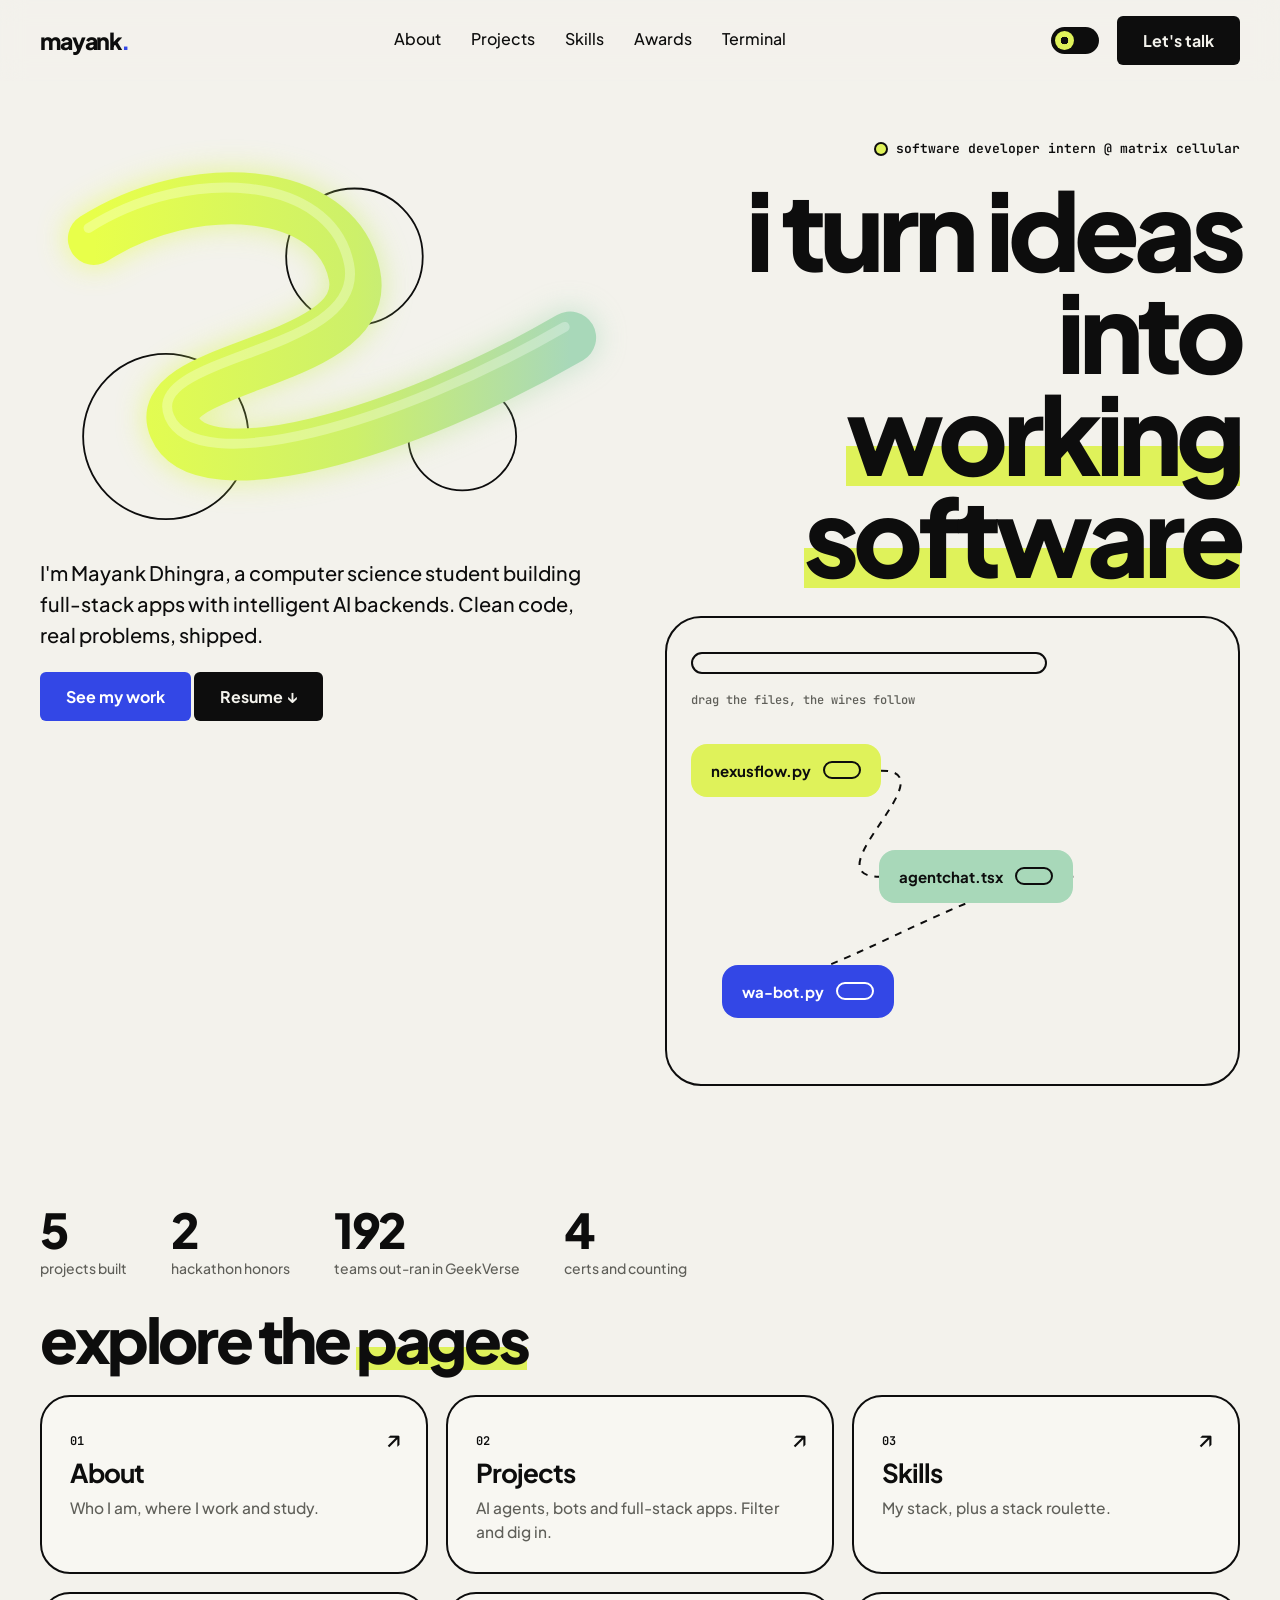
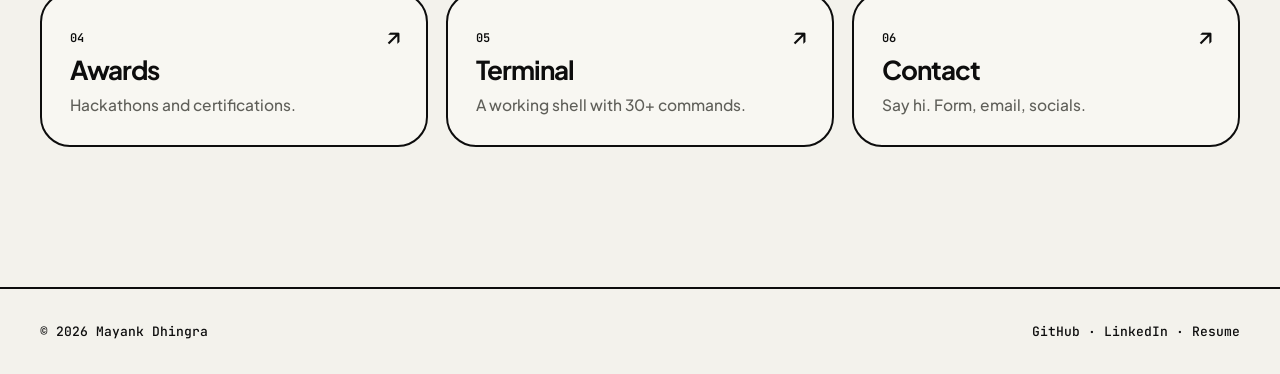
==== index.html @ 7fc79d87 "inistliazing portfolio" ====
<!DOCTYPE html><html lang="en"><head><meta charset="utf-8"><meta name="viewport" content="width=device-width,initial-scale=1">
<title>Full-Stack & AI Apps — Mayank Dhingra</title><meta name="description" content="Mayank Dhingra builds full-stack and LLM-powered applications."><meta property="og:title" content="Full-Stack & AI Apps — Mayank Dhingra"><meta property="og:description" content="Mayank Dhingra builds full-stack and LLM-powered applications.">
<link rel="icon" href="data:image/svg+xml,<svg xmlns='http://www.w3.org/2000/svg' viewBox='0 0 100 100'><circle cx='50' cy='50' r='46' fill='%230d0d0d'/><circle cx='50' cy='50' r='24' fill='%23dff25a'/></svg>">
<link href="https://fonts.googleapis.com/css2?family=JetBrains+Mono:wght@500;700&family=Plus+Jakarta+Sans:wght@500;700;800&display=swap" rel="stylesheet">
<script>try{document.documentElement.dataset.theme=localStorage.t||'light'}catch(e){document.documentElement.dataset.theme='light'}</script>
<link rel="stylesheet" href="style.css"><noscript><style>.b{opacity:1!important;transform:none!important;filter:none!important}</style></noscript></head><body>
<header><a class="logo" href="index.html">mayank<i>.</i></a><nav class="nv"><a href="about.html">About</a><a href="projects.html">Projects</a><a href="skills.html">Skills</a><a href="awards.html">Awards</a><a href="terminal.html">Terminal</a></nav><div class="r"><button class="sw" id="th" aria-label="Toggle light and dark theme"><u></u></button><a class="btn k" href="contact.html">Let's talk</a></div></header>
<main class="pg">
<section class="hero"><div><div class="b"><svg class="art" viewBox="0 0 640 440" aria-hidden="true"><defs><linearGradient id="g" x1="0" x2="1"><stop offset="0" stop-color="#e8ff4a"/><stop offset=".55" stop-color="#cdf06a"/><stop offset="1" stop-color="#a8d8b9"/></linearGradient><filter id="bl" x="-30%" y="-30%" width="160%" height="160%"><feGaussianBlur stdDeviation="16"/></filter></defs>
<circle cx="140" cy="330" r="92" fill="none" stroke="currentColor" stroke-width="2"/><circle cx="350" cy="130" r="76" fill="none" stroke="currentColor" stroke-width="2"/><circle cx="470" cy="330" r="60" fill="none" stroke="currentColor" stroke-width="2"/>
<g class="tube" fill="none" stroke-linecap="round" stroke-linejoin="round"><path pathLength="1" d="M60 110C170 40 330 50 350 150C370 250 120 250 150 320C180 390 400 330 590 220" stroke="url(#g)" stroke-width="62" filter="url(#bl)" opacity=".55"/><path pathLength="1" d="M60 110C170 40 330 50 350 150C370 250 120 250 150 320C180 390 400 330 590 220" stroke="url(#g)" stroke-width="58"/><path pathLength="1" d="M60 110C170 40 330 50 350 150C370 250 120 250 150 320C180 390 400 330 590 220" stroke="#fff" stroke-opacity=".3" stroke-width="11" transform="translate(-6,-12)"/></g></svg></div>
<p class="lead b">I'm Mayank Dhingra, a computer science student building full-stack apps with intelligent AI backends. Clean code, real problems, shipped.</p>
<div class="b"><a class="btn bl" href="projects.html">See my work</a> <a class="btn k" href="files/resume.pdf" target="_blank">Resume ↓</a></div></div>
<div class="rt"><p class="eb b" style="justify-content:flex-end">software developer intern @ matrix cellular</p><h1 class="b">i turn ideas into <span class="hl">working software</span></h1>
<div class="lc b" style="text-align:left;margin-top:30px"><span class="bar" style="width:68%"></span><span class="mono mut" style="font-size:12px">drag the files, the wires follow</span><div class="dz" id="dz"><svg></svg><span class="fc L" style="left:0;top:14px">nexusflow.py</span><span class="fc M" style="left:36%;top:120px">agentchat.tsx</span><span class="fc U" style="left:6%;top:235px">wa-bot.py</span></div></div></div></section>
<section><div class="stats b"><div><b data-n="5">0</b><span>projects built</span></div><div><b data-n="2">0</b><span>hackathon honors</span></div><div><b data-n="200">0</b><span>teams out-ran in GeekVerse</span></div><div><b data-n="4">0</b><span>certs and counting</span></div></div>
<h2 class="b">explore the <span class="hl">pages</span></h2><div class="gr"><a class="card b" href="about.html"><span class="n">01</span><span class="ar">↗</span><h3>About</h3><p>Who I am, where I work and study.</p></a><a class="card b" href="projects.html"><span class="n">02</span><span class="ar">↗</span><h3>Projects</h3><p>AI agents, bots and full-stack apps. Filter and dig in.</p></a><a class="card b" href="skills.html"><span class="n">03</span><span class="ar">↗</span><h3>Skills</h3><p>My stack, plus a stack roulette.</p></a><a class="card b" href="awards.html"><span class="n">04</span><span class="ar">↗</span><h3>Awards</h3><p>Hackathons and certifications.</p></a><a class="card b" href="terminal.html"><span class="n">05</span><span class="ar">↗</span><h3>Terminal</h3><p>A working shell with 30+ commands.</p></a><a class="card b" href="contact.html"><span class="n">06</span><span class="ar">↗</span><h3>Contact</h3><p>Say hi. Form, email, socials.</p></a></div></section></main>
<footer class="ft"><span>© 2026 Mayank Dhingra</span><span><a href="https://github.com/mayank1312">GitHub</a> · <a href="https://www.linkedin.com/in/mayank-dhingra08/">LinkedIn</a> · <a href="files/resume.pdf">Resume</a></span></footer>
<script src="data.js"></script><script src="main.js"></script></body></html>
---- style.css ----
:root{--bg:#f3f2ec;--ink:#0d0d0d;--mut:#5f5f59;--lime:#dff25a;--mint:#a8d8b9;--blue:#3347e6;--card:#f8f7f2}
[data-theme=dark]{--bg:#0e0e0d;--ink:#f3f2ec;--mut:#a0a09a;--blue:#5a6bff;--card:#171716}
*{box-sizing:border-box;margin:0}
html{scroll-behavior:smooth}
body{background:var(--bg);color:var(--ink);font:500 17px/1.55 'Plus Jakarta Sans',system-ui,sans-serif;transition:background .4s,color .4s;animation:in .5s;overflow-x:hidden}
body.out{opacity:0;transition:opacity .25s}
@keyframes in{from{opacity:0}}
::selection{background:var(--lime);color:#0d0d0d}
a{color:inherit;text-decoration:none}
.mono{font-family:'JetBrains Mono',monospace}
header{position:fixed;inset:0 0 auto;z-index:60;display:flex;align-items:center;justify-content:space-between;padding:16px 40px;background:color-mix(in srgb,var(--bg) 86%,transparent);backdrop-filter:blur(12px)}
.logo{font-weight:800;font-size:23px;letter-spacing:-.05em}.logo i{color:var(--blue);font-style:normal}
.nv{display:flex;gap:30px;font-size:16px}.nv a{padding:4px 0;border-bottom:3px solid transparent;transition:.2s}.nv a:hover,.nv a.on{border-color:var(--lime)}
.r{display:flex;align-items:center;gap:18px}
.sw{width:48px;height:27px;border-radius:20px;background:#0d0d0d;border:0;padding:4px;cursor:pointer;display:flex;align-items:center}
.sw u{width:19px;height:19px;border-radius:50%;background:radial-gradient(#0d0d0d 27%,var(--lime) 30%);transition:transform .35s cubic-bezier(.6,-.4,.3,1.4)}
[data-theme=dark] .sw{background:var(--lime)}[data-theme=dark] .sw u{transform:translateX(21px);background:radial-gradient(var(--lime) 27%,#0d0d0d 30%)}
.btn{display:inline-block;padding:14px 26px;border-radius:6px;font:700 16px 'Plus Jakarta Sans',sans-serif;border:0;cursor:pointer;transition:.2s}
.btn:hover{transform:translate(-3px,-3px);box-shadow:5px 5px 0 var(--lime)}
.k{background:#0d0d0d;color:#f3f2ec}[data-theme=dark] .k{background:var(--ink);color:#0d0d0d}
.bl{background:var(--blue);color:#fff}.bl:hover{box-shadow:5px 5px 0 var(--ink)}
.pg{max-width:1280px;margin:auto;padding:0 40px}
section{padding:140px 0 20px}section+section{padding-top:70px}
.eb{font:600 13px 'JetBrains Mono';display:flex;gap:10px;align-items:center;margin-bottom:18px}.eb:before{content:'';width:10px;height:10px;border-radius:50%;background:var(--lime);box-shadow:0 0 0 2px var(--ink)}
h1,h2{font-weight:800;letter-spacing:-.055em;line-height:.95}
h1{font-size:clamp(44px,8.4vw,118px)}h2{font-size:clamp(32px,5vw,62px);margin-bottom:26px}
.hl{color:#0d0d0d;background:linear-gradient(transparent 60%,var(--lime) 60% 90%,transparent 0)}
.lead{font-size:20px;max-width:560px;margin:22px 0}.mut{color:var(--mut)}
.hero{display:grid;grid-template-columns:1fr 1fr;gap:10px 50px;min-height:100vh;align-items:start}
.hero .rt{text-align:right}.hero .rt h1{margin-top:20px}
.art{overflow:visible;width:100%;max-width:640px;display:block}
.tube path{stroke-dasharray:1;stroke-dashoffset:1;transition:stroke-dashoffset 1.8s cubic-bezier(.6,0,.3,1)}
.on .tube path{stroke-dashoffset:0}.tube{transform:translate(calc(var(--px,0)*14px),calc(var(--py,0)*14px));transition:transform .4s}
.lc{border:2px solid var(--ink);border-radius:36px;padding:24px;background:var(--bg)}
.bar{display:block;height:22px;border:2px solid var(--ink);border-radius:22px;margin:10px 0}
.dz{position:relative;height:330px;margin-top:20px}.dz svg{position:absolute;inset:0;width:100%;height:100%;pointer-events:none;overflow:visible}
.fc{position:absolute;display:flex;align-items:center;gap:12px;padding:15px 20px;border-radius:16px;font-weight:700;font-size:15px;color:#0d0d0d;cursor:grab;user-select:none;touch-action:none}
.fc:after{content:'';width:34px;height:14px;border:2px solid currentColor;border-radius:14px}
.L{background:var(--lime)}.M{background:var(--mint)}.U{background:var(--blue);color:#fff}
.stats{display:flex;gap:44px;flex-wrap:wrap;margin:30px 0}.stats b{display:block;font-size:48px;font-weight:800;letter-spacing:-.05em;line-height:1}.stats span{font-size:14px;color:var(--mut)}
.gr{display:grid;grid-template-columns:repeat(auto-fill,minmax(300px,1fr));gap:18px}
.card{border:2px solid var(--ink);border-radius:30px;padding:28px;background:var(--card);transition:background .25s,color .25s,transform .15s;display:block;position:relative}
a.card:hover,.card.h:hover{background:var(--lime);color:#0d0d0d}
.card h3{font-size:26px;letter-spacing:-.04em;line-height:1.1;margin:8px 0}.card p{font-size:15.5px;color:var(--mut)}a.card:hover p,.card.h:hover p{color:#333}
.card .n{font:600 12px 'JetBrains Mono'}.card .ar{position:absolute;right:24px;top:22px;font-size:24px;transition:.2s}a.card:hover .ar{transform:translate(4px,-4px)}
.ch{display:inline-block;padding:6px 15px;border:2px solid var(--ink);border-radius:30px;font:600 13px 'JetBrains Mono';margin:4px 6px 4px 0;background:none;color:inherit;cursor:pointer;transition:.2s}
.ch:hover,.ch.on{background:var(--lime);color:#0d0d0d}.ch.s{padding:3px 11px;font-size:12px;cursor:default}
.lk a{font:700 14px 'JetBrains Mono';margin-right:18px;border-bottom:2px solid var(--blue)}.lk a:hover{background:var(--lime);color:#0d0d0d}
details{margin:12px 0}summary{cursor:pointer;font:600 13px 'JetBrains Mono'}details ul{margin:10px 0 0 18px;font-size:15px;color:var(--mut)}
.tl{border-left:2px solid var(--ink);padding-left:28px;margin-left:8px}.tl div{position:relative;margin-bottom:34px}.tl div:before{content:'';position:absolute;left:-39px;top:6px;width:18px;height:18px;border-radius:50%;border:2px solid var(--ink);background:var(--lime)}
.tl small{font:600 12px 'JetBrains Mono'}.tl h3{font-size:24px;letter-spacing:-.04em}.tl p,.tl li{color:var(--mut);font-size:15px}.tl ul{margin-left:18px}
.fl{perspective:900px;height:190px;cursor:pointer}.fl>div{position:relative;height:100%;transition:transform .6s;transform-style:preserve-3d}.fl.f>div{transform:rotateY(180deg)}
.fl p{position:absolute;inset:0;backface-visibility:hidden;border:2px solid var(--ink);border-radius:30px;display:grid;place-items:center;text-align:center;padding:20px;font-size:28px;font-weight:800;letter-spacing:-.04em;color:var(--ink)}.fl p+p{transform:rotateY(180deg);background:var(--lime);color:#0d0d0d;font-size:19px}
.big{font:800 clamp(56px,9vw,120px)/1 'Plus Jakarta Sans';letter-spacing:-.06em}
.roll{min-height:150px;display:flex;flex-wrap:wrap;gap:12px;align-items:center;padding:6px}.roll .fc{position:static;cursor:default;animation:pop .45s backwards}
@keyframes pop{from{transform:scale(.4) rotate(-8deg);opacity:0}}
.term{background:#0d0d0d;color:#e9e9e2;border:2px solid var(--ink);border-radius:28px;font:14px/1.55 'JetBrains Mono',monospace;overflow:hidden}
.th{display:flex;gap:7px;align-items:center;padding:12px 18px;border-bottom:1px solid #2a2a28;color:#8d8d86;font-size:12px}.th i{width:11px;height:11px;border-radius:50%;background:#ff5f57}.th i+i{background:#febc2e}.th i+i+i{background:#28c840}.th span{margin-left:10px}
#out{height:470px;overflow:auto;padding:16px 20px}#out .l{white-space:pre-wrap;word-break:break-word;min-height:1.5em}
.p{color:var(--lime)}.e{color:#ff7b7b}.ok{color:#7ee8a2}.d{color:#8d8d86}#out b{color:#fff}#out a{color:var(--lime);text-decoration:underline}
.inp{display:flex;gap:8px;padding:12px 20px;border-top:1px solid #2a2a28}.inp input{flex:1;background:none;border:0;outline:0;color:#fff;font:inherit;caret-color:var(--lime)}
input,textarea{width:100%;background:none;border:2px solid var(--ink);border-radius:18px;padding:14px 18px;color:var(--ink);font:500 16px 'Plus Jakarta Sans';margin-bottom:14px;outline:0}input:focus,textarea:focus{background:var(--card);box-shadow:5px 5px 0 var(--lime)}
.two{display:grid;grid-template-columns:1.1fr .9fr;gap:50px}
.ft{display:flex;justify-content:space-between;flex-wrap:wrap;gap:12px;padding:34px 40px;border-top:2px solid var(--ink);margin-top:120px;font:500 13px 'JetBrains Mono'}
.b{opacity:0;transform:translateY(18px) scale(.98);filter:blur(6px);transition:opacity .6s,transform .6s,filter .6s,background .25s,color .25s}.b.on{opacity:1;transform:none;filter:none}
@media(max-width:820px){.hero,.two{grid-template-columns:1fr}.hero .rt{text-align:left}.nv{display:none}.pg{padding:0 22px}header{padding:14px 22px}.ft{padding:26px 22px}}

/* ---- signature cursor ---- */
.mc,.mr{position:fixed;left:0;top:0;z-index:200;pointer-events:none;translate:-50% -50%;opacity:0;transition:opacity .25s}
.mc{width:12px;height:12px;border-radius:50%;background:var(--lime);border:2px solid #0d0d0d;box-shadow:0 0 0 1px #f3f2ec80;transition:opacity .25s,scale .25s}
.mr{width:38px;height:38px;border-radius:50%;border:2px solid var(--ink);display:grid;place-items:center;transition:opacity .25s,width .3s cubic-bezier(.3,1.5,.5,1),height .3s cubic-bezier(.3,1.5,.5,1),background .25s,border-color .25s,scale .2s}
.mr span{font:700 11px 'JetBrains Mono',monospace;color:var(--lime);opacity:0;transition:opacity .2s;white-space:nowrap}
.mc-live .mc,.mc-live .mr{opacity:1}
.mc-hide .mc,.mc-hide .mr{opacity:0}
.mc-hov .mc{scale:0}.mc-hov .mr{width:76px;height:76px;background:#0d0d0d;border-color:var(--lime)}.mc-hov .mr span{opacity:1}
.mc-dn .mr{scale:.82}.mc-dn .mc{scale:1.5}
.mc-on,.mc-on *{cursor:none!important}.mc-on input,.mc-on textarea{cursor:text!important}
@media(hover:none),(pointer:coarse){.mc,.mr{display:none}}
/* ---- dock magnification ---- */
.dk.dk{transition-property:opacity,transform,filter,background,background-color,color,border-color,box-shadow}
.dw{display:inline-block;white-space:nowrap}.dc{display:inline-block}
.ch,.lk a,summary,.ft a{position:relative}.lk a,.ft a{display:inline-block}
/* ---- project visuals ---- */
.vis{position:relative;height:190px;border:2px solid var(--ink);border-radius:20px;overflow:hidden;margin:-4px 0 20px;color:#0d0d0d;font-family:'JetBrains Mono',monospace}
.cr{display:inline-block;width:7px;height:13px;background:var(--lime);vertical-align:-2px;animation:bk 1s steps(1) infinite}
@keyframes bk{50%{opacity:0}}
.v1{background:#0d0d0d;color:#e9e9e2;font-size:11.5px;line-height:1.65}
.v1 .vt{display:flex;gap:6px;align-items:center;padding:9px 14px;border-bottom:1px solid #2a2a28;color:#8d8d86;font-size:10.5px}.v1 .vt i{width:9px;height:9px;border-radius:50%;background:#ff5f57}.v1 .vt i+i{background:#febc2e}.v1 .vt i+i+i{background:#28c840}.v1 .vt span{margin-left:8px}
.v1 pre{font:inherit;padding:10px 14px;white-space:pre;overflow:hidden}.v1 .g{color:#7ee8a2}.v1 .y{color:var(--lime)}.v1 .rd{color:#ff7b7b}
.v1 .vm{position:absolute;left:14px;bottom:12px;display:flex;gap:6px}.v1 em{font-style:normal;font-size:10px;font-weight:700;padding:2px 9px;border:1.5px solid #5a5a55;border-radius:20px;color:#e9e9e2}.v1 em:first-child{background:var(--lime);color:#0d0d0d;border-color:var(--lime)}
.v2{background:#a8d8b9;padding:16px;display:flex;flex-direction:column;gap:12px}
.v2 .vg{display:grid;grid-template-columns:repeat(4,1fr);gap:8px;flex:1}
.v2 .tile{background:#f8f7f2;border:2px solid #0d0d0d;border-radius:14px;display:flex;flex-direction:column;align-items:center;justify-content:center;gap:5px;font-size:9.5px;font-weight:700}
.v2 u{text-decoration:none;width:34px;height:34px;border-radius:50%;background:#0d0d0d;color:#f3f2ec;display:grid;place-items:center;font:800 13px 'Plus Jakarta Sans'}
.v2 u.ai{background:var(--lime);color:#0d0d0d;border:2px solid #0d0d0d}.v2 u.m{background:#3347e6;color:#fff;border-color:#0d0d0d}
.v2 .sp u{animation:sp 1.6s ease-out infinite}@keyframes sp{0%{box-shadow:0 0 0 0 #0d0d0d99}100%{box-shadow:0 0 0 12px #0d0d0d00}}
.v2 .vs{background:#0d0d0d;color:#e9e9e2;border-radius:20px;padding:6px 14px;font-size:10.5px;font-weight:600;display:flex;align-items:center;gap:8px}.v2 .vs b{width:8px;height:8px;border-radius:50%;background:#7ee8a2}
.v3{background:#3347e6;display:flex;gap:18px;align-items:flex-end;justify-content:center;padding:16px 16px 0}
.v3 .pgm{width:130px;height:100%;background:#fff;border:2px solid #0d0d0d;border-bottom:0;border-radius:12px 12px 0 0;padding:12px;display:flex;flex-direction:column;gap:7px;animation:up .8s both}@keyframes up{from{transform:translateY(30px)}}
.v3 .pgm b{display:block;height:11px;width:62%;background:#0d0d0d;border-radius:4px}.v3 .pgm s{display:block;height:6px;width:40%;background:var(--lime);border-radius:4px;margin-top:-2px}
.v3 .cols{display:flex;gap:9px;flex:1}.v3 .sd{width:30%;display:flex;flex-direction:column;gap:6px}.v3 .mn{flex:1;display:flex;flex-direction:column;gap:6px}
.v3 i{display:block;height:5px;background:#d5d4cc;border-radius:3px}.v3 .sd i{background:#c7d0ff}.v3 .mn i:nth-child(3n+1){width:70%}
.v3 .side{display:flex;flex-direction:column;gap:8px;padding-bottom:20px}.v3 .side span{font-size:10.5px;font-weight:700;padding:4px 12px;border-radius:20px;border:1.5px solid #fff;color:#fff;text-align:center}.v3 .side .on{background:var(--lime);color:#0d0d0d;border-color:var(--lime)}
.v4{background:#e8ff4a;display:grid;place-items:center}
.v4 .sl{position:relative;width:68%;height:70%;background:#fff;border:2px solid #0d0d0d;border-radius:12px;padding:12px 14px;display:flex;flex-direction:column;gap:8px;box-shadow:5px 5px 0 #0d0d0d}
.v4 .sl b{height:11px;width:55%;background:#0d0d0d;border-radius:4px}.v4 .sl i{height:6px;width:80%;background:#d5d4cc;border-radius:3px}.v4 .sl i+i{width:60%}
.v4 svg{position:absolute;inset:0;width:100%;height:100%}.v4 .an{fill:none;stroke:#f43f5e;stroke-width:3;stroke-linecap:round;stroke-dasharray:1;stroke-dashoffset:1;animation:dr 3.6s ease-in-out infinite}
@keyframes dr{0%{stroke-dashoffset:1}55%,85%{stroke-dashoffset:0}100%{stroke-dashoffset:-1}}
.v4 .pt{position:absolute;width:14px;height:14px;border-radius:50%;background:#3347e6;border:2px solid #0d0d0d;left:22%;top:58%;animation:pt 3.6s ease-in-out infinite}
@keyframes pt{0%{transform:translate(0,0)}25%{transform:translate(70px,-34px)}55%{transform:translate(150px,-8px)}100%{transform:translate(0,0)}}
.v4 .ar{position:absolute;top:50%;translate:0 -50%;font:800 26px 'Plus Jakarta Sans';opacity:.55}.v4 .l{left:8px}.v4 .r{right:8px}
.v5{background:#f4b6c2;padding:16px;display:flex;flex-direction:column;gap:9px;font-size:12px}
.v5 .in{display:flex;align-items:center;justify-content:space-between;background:#fff;border:2px solid #0d0d0d;border-radius:22px;padding:6px 8px 6px 16px;font-size:13px;font-weight:700}.v5 .in em{font-style:normal;background:#0d0d0d;color:var(--lime);width:24px;height:24px;border-radius:50%;display:grid;place-items:center}
.v5 .tr{display:flex;align-items:center;gap:8px;background:#f8f7f2;border:2px solid #0d0d0d;border-radius:14px;padding:5px 12px;font-weight:600}.v5 .tr span:nth-child(2){margin-left:auto;font-size:10px;background:var(--lime);border-radius:12px;padding:1px 9px;border:1.5px solid #0d0d0d}.v5 .tr b{min-width:52px;text-align:right}
.v5 .tr+.tr{animation:rs 4s ease-out infinite}@keyframes rs{0%{opacity:0;transform:translateY(12px)}20%,90%{opacity:1;transform:none}100%{opacity:0}}
@media(prefers-reduced-motion:reduce){.vis *{animation:none!important}.v4 .an{stroke-dashoffset:0}}
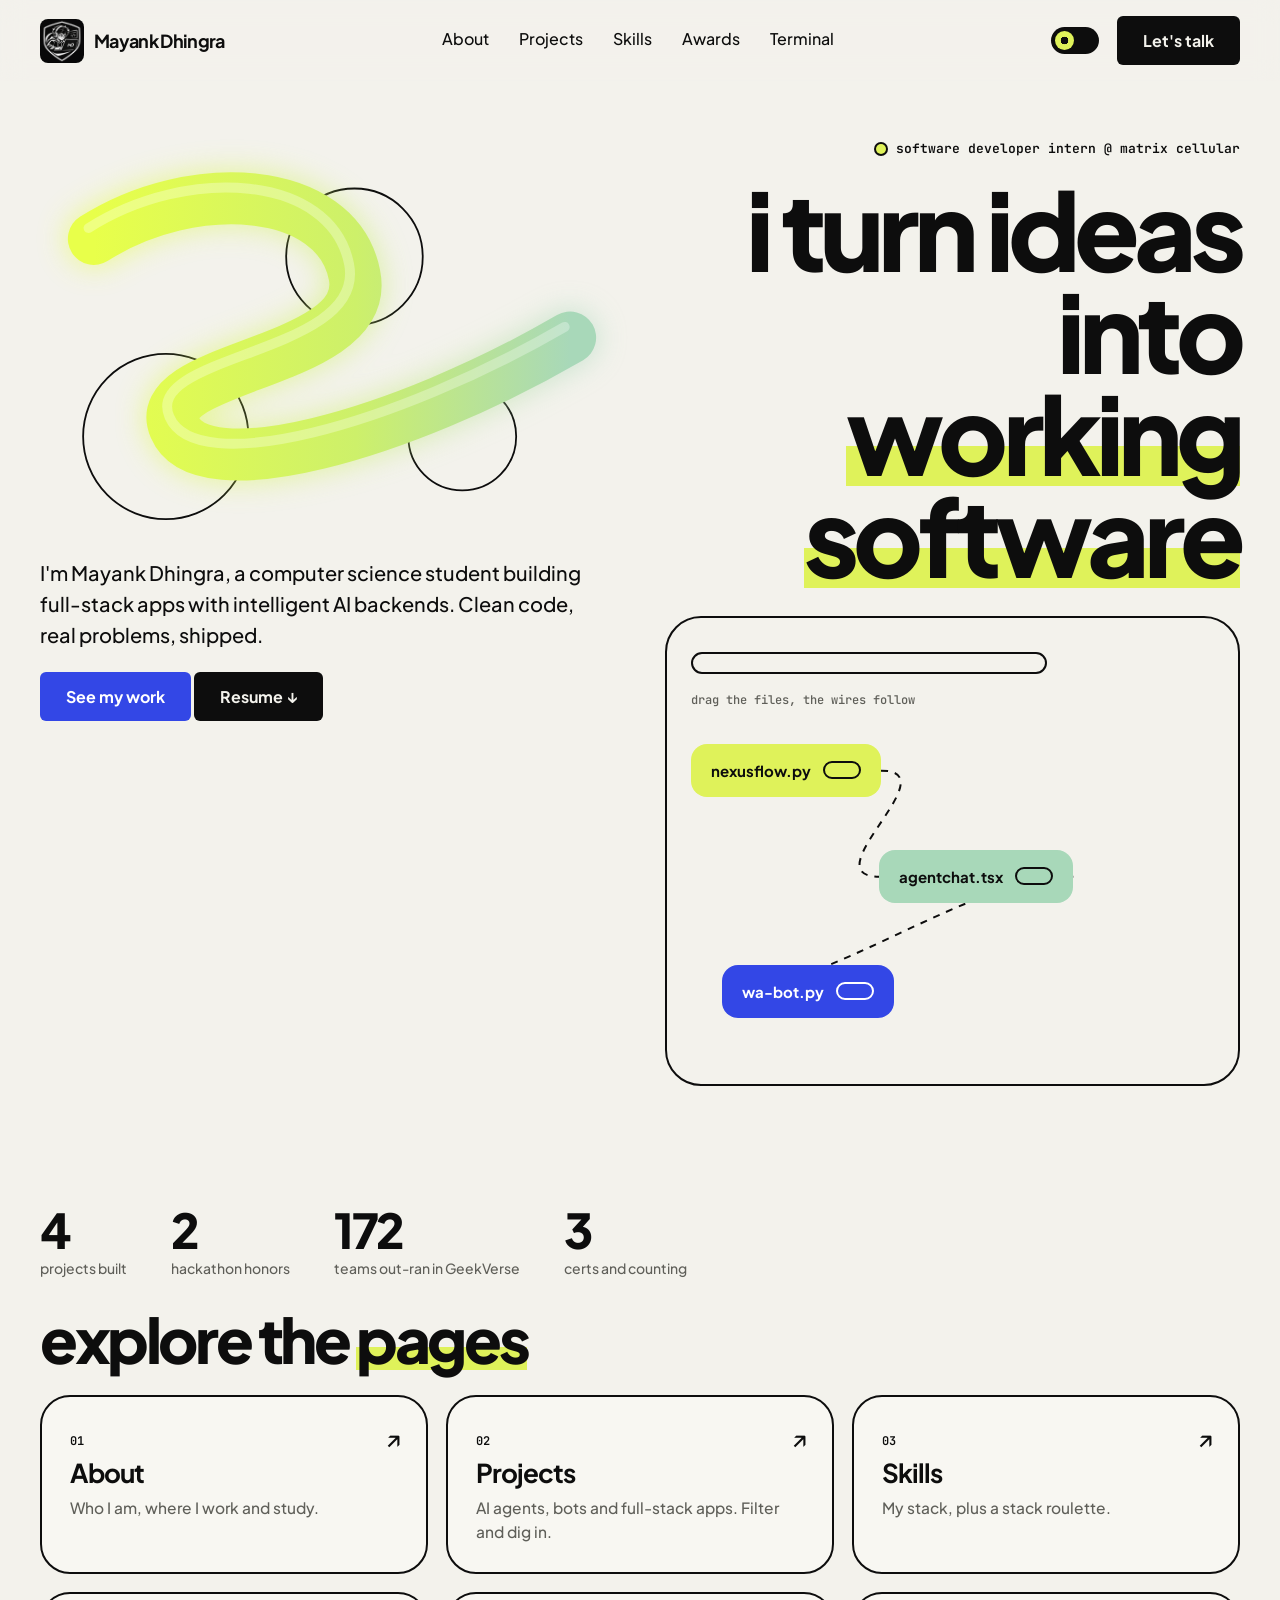
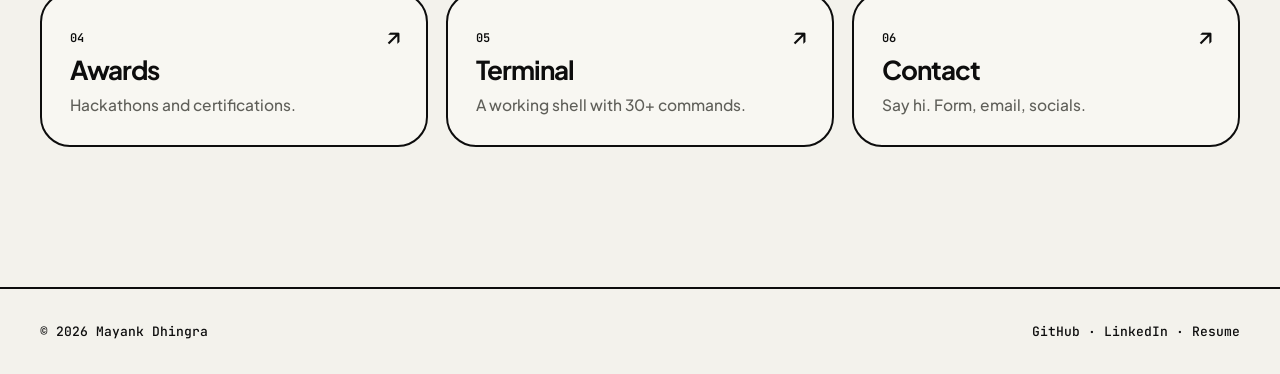
==== commit 3b293be0: "feat: adding logo" ====
--- a/index.html
+++ b/index.html
@@ -1,10 +1,10 @@
 <!DOCTYPE html><html lang="en"><head><meta charset="utf-8"><meta name="viewport" content="width=device-width,initial-scale=1">
-<title>Full-Stack & AI Apps — Mayank Dhingra</title><meta name="description" content="Mayank Dhingra builds full-stack and LLM-powered applications."><meta property="og:title" content="Full-Stack & AI Apps — Mayank Dhingra"><meta property="og:description" content="Mayank Dhingra builds full-stack and LLM-powered applications.">
-<link rel="icon" href="data:image/svg+xml,<svg xmlns='http://www.w3.org/2000/svg' viewBox='0 0 100 100'><circle cx='50' cy='50' r='46' fill='%230d0d0d'/><circle cx='50' cy='50' r='24' fill='%23dff25a'/></svg>">
+<title>Mayank Dhingra</title><meta name="description" content="Mayank Dhingra builds full-stack and LLM-powered applications."><meta property="og:title" content="Full-Stack & AI Apps — Mayank Dhingra"><meta property="og:description" content="Mayank Dhingra builds full-stack and LLM-powered applications.">
+<link rel="icon" type="image/png" href="assets/logo.png">
 <link href="https://fonts.googleapis.com/css2?family=JetBrains+Mono:wght@500;700&family=Plus+Jakarta+Sans:wght@500;700;800&display=swap" rel="stylesheet">
 <script>try{document.documentElement.dataset.theme=localStorage.t||'light'}catch(e){document.documentElement.dataset.theme='light'}</script>
 <link rel="stylesheet" href="style.css"><noscript><style>.b{opacity:1!important;transform:none!important;filter:none!important}</style></noscript></head><body>
-<header><a class="logo" href="index.html">mayank<i>.</i></a><nav class="nv"><a href="about.html">About</a><a href="projects.html">Projects</a><a href="skills.html">Skills</a><a href="awards.html">Awards</a><a href="terminal.html">Terminal</a></nav><div class="r"><button class="sw" id="th" aria-label="Toggle light and dark theme"><u></u></button><a class="btn k" href="contact.html">Let's talk</a></div></header>
+<header><a class="brand" href="index.html" aria-label="Mayank Dhingra home"><span class="logo"><img src="assets/logo.png" alt="Mayank Dhingra logo"></span><strong>Mayank Dhingra</strong></a><nav class="nv"><a href="about.html">About</a><a href="projects.html">Projects</a><a href="skills.html">Skills</a><a href="awards.html">Awards</a><a href="terminal.html">Terminal</a></nav><div class="r"><button class="sw" id="th" aria-label="Toggle light and dark theme"><u></u></button><a class="btn k" href="contact.html">Let's talk</a></div></header>
 <main class="pg">
 <section class="hero"><div><div class="b"><svg class="art" viewBox="0 0 640 440" aria-hidden="true"><defs><linearGradient id="g" x1="0" x2="1"><stop offset="0" stop-color="#e8ff4a"/><stop offset=".55" stop-color="#cdf06a"/><stop offset="1" stop-color="#a8d8b9"/></linearGradient><filter id="bl" x="-30%" y="-30%" width="160%" height="160%"><feGaussianBlur stdDeviation="16"/></filter></defs>
 <circle cx="140" cy="330" r="92" fill="none" stroke="currentColor" stroke-width="2"/><circle cx="350" cy="130" r="76" fill="none" stroke="currentColor" stroke-width="2"/><circle cx="470" cy="330" r="60" fill="none" stroke="currentColor" stroke-width="2"/>
--- a/style.css
+++ b/style.css
@@ -9,7 +9,7 @@
 a{color:inherit;text-decoration:none}
 .mono{font-family:'JetBrains Mono',monospace}
 header{position:fixed;inset:0 0 auto;z-index:60;display:flex;align-items:center;justify-content:space-between;padding:16px 40px;background:color-mix(in srgb,var(--bg) 86%,transparent);backdrop-filter:blur(12px)}
-.logo{font-weight:800;font-size:23px;letter-spacing:-.05em}.logo i{color:var(--blue);font-style:normal}
+.brand{display:flex;align-items:center;gap:10px;font-weight:800;letter-spacing:-.04em}.brand strong{font-size:18px;white-space:nowrap}.logo{display:block;width:44px;height:44px;line-height:0;border-radius:8px;overflow:hidden}.logo img{width:100%;height:100%;display:block;object-fit:cover}
 .nv{display:flex;gap:30px;font-size:16px}.nv a{padding:4px 0;border-bottom:3px solid transparent;transition:.2s}.nv a:hover,.nv a.on{border-color:var(--lime)}
 .r{display:flex;align-items:center;gap:18px}
 .sw{width:48px;height:27px;border-radius:20px;background:#0d0d0d;border:0;padding:4px;cursor:pointer;display:flex;align-items:center}
@@ -63,7 +63,7 @@
 .two{display:grid;grid-template-columns:1.1fr .9fr;gap:50px}
 .ft{display:flex;justify-content:space-between;flex-wrap:wrap;gap:12px;padding:34px 40px;border-top:2px solid var(--ink);margin-top:120px;font:500 13px 'JetBrains Mono'}
 .b{opacity:0;transform:translateY(18px) scale(.98);filter:blur(6px);transition:opacity .6s,transform .6s,filter .6s,background .25s,color .25s}.b.on{opacity:1;transform:none;filter:none}
-@media(max-width:820px){.hero,.two{grid-template-columns:1fr}.hero .rt{text-align:left}.nv{display:none}.pg{padding:0 22px}header{padding:14px 22px}.ft{padding:26px 22px}}
+@media(max-width:820px){.hero,.two{grid-template-columns:1fr}.hero .rt{text-align:left}.nv{display:none}.pg{padding:0 22px}header{padding:14px 22px}.brand strong{font-size:16px}.ft{padding:26px 22px}}
 
 /* ---- signature cursor ---- */
 .mc,.mr{position:fixed;left:0;top:0;z-index:200;pointer-events:none;translate:-50% -50%;opacity:0;transition:opacity .25s}
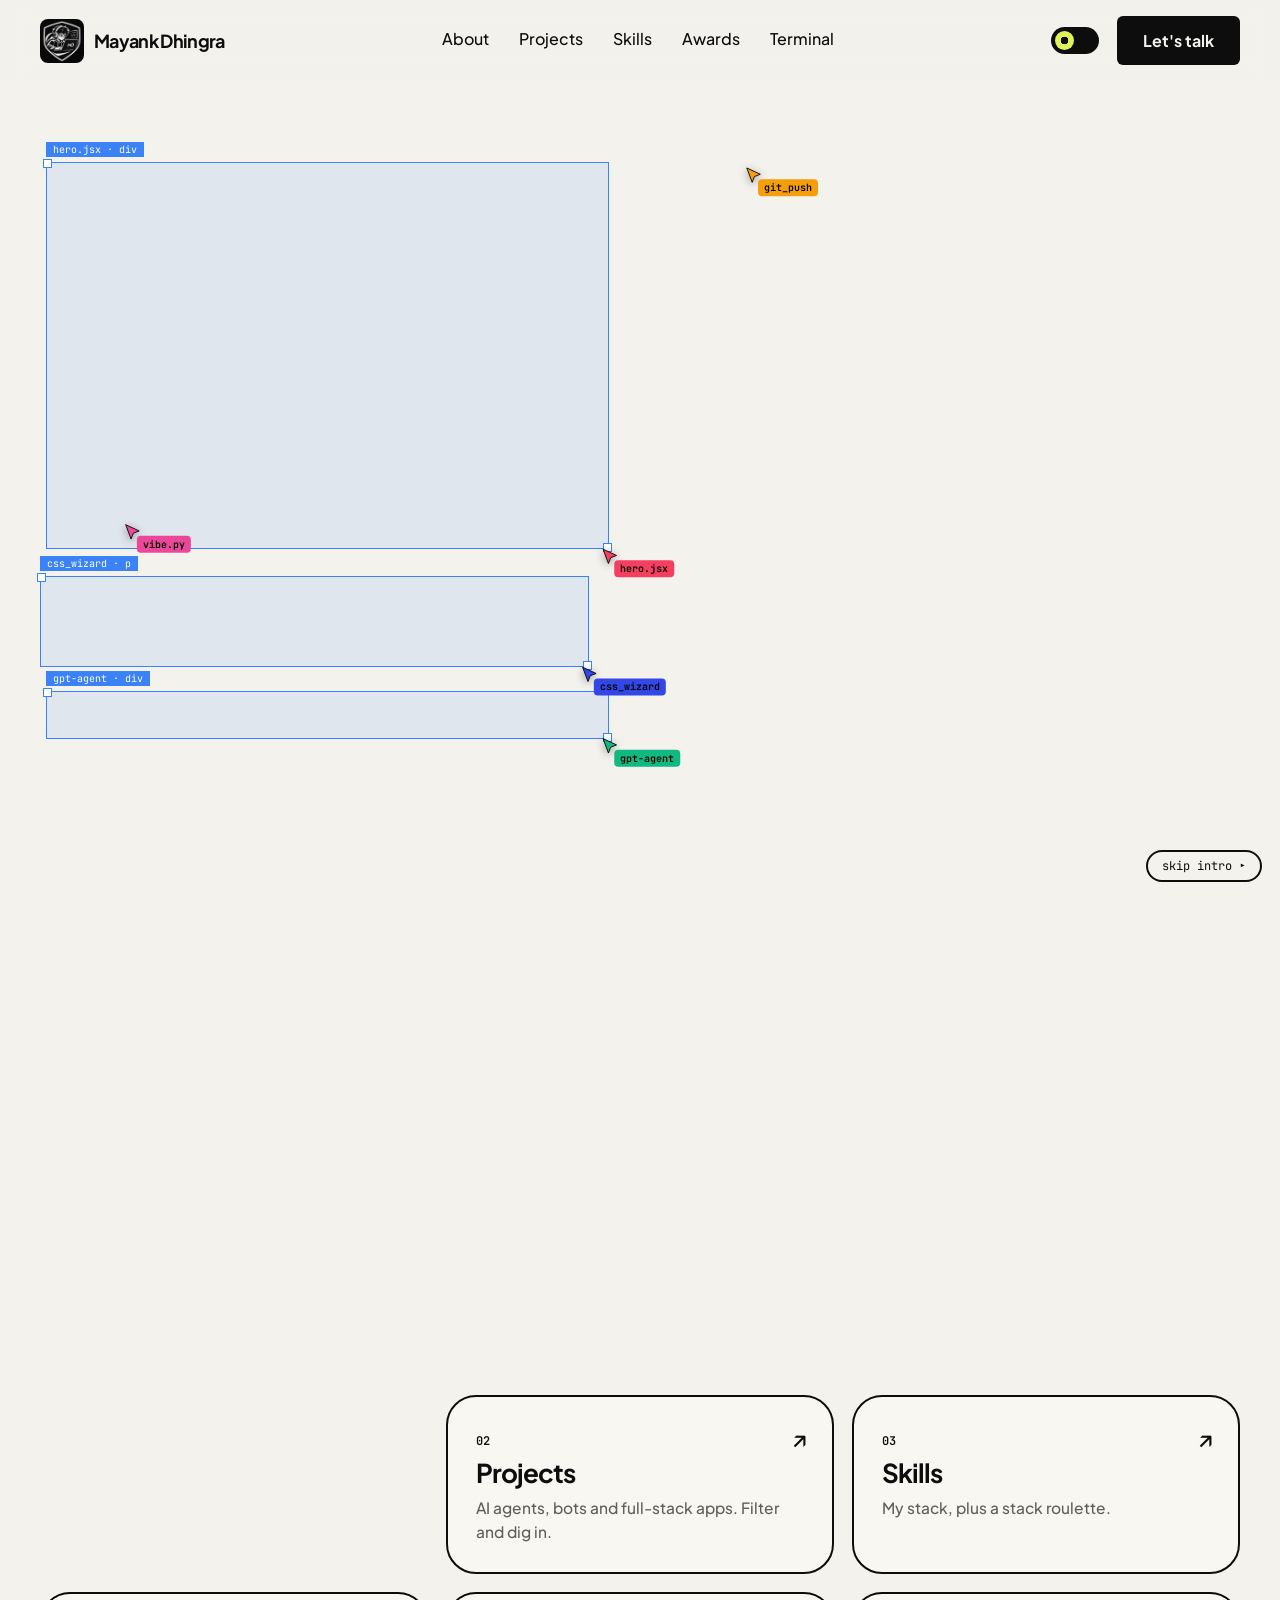
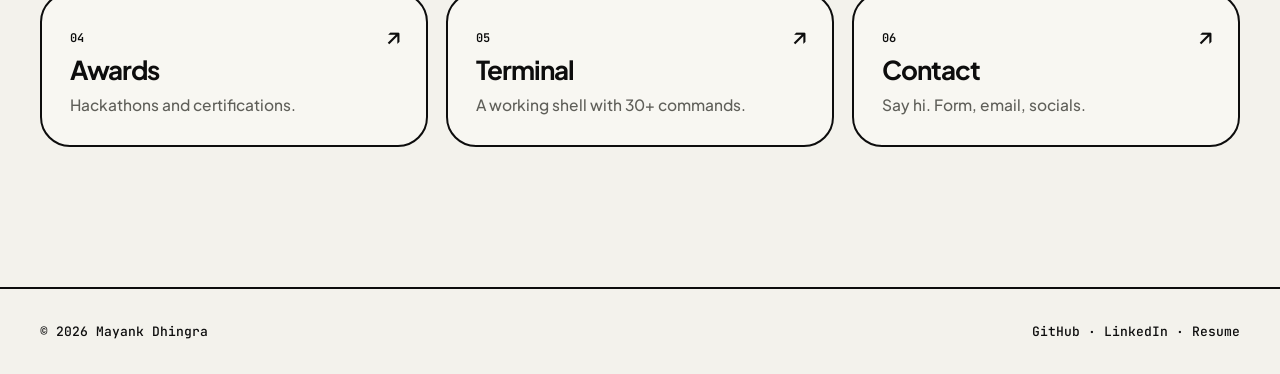
==== commit fa8907bc: "url changes" ====
--- a/index.html
+++ b/index.html
@@ -16,4 +16,4 @@
 <section><div class="stats b"><div><b data-n="5">0</b><span>projects built</span></div><div><b data-n="2">0</b><span>hackathon honors</span></div><div><b data-n="200">0</b><span>teams out-ran in GeekVerse</span></div><div><b data-n="4">0</b><span>certs and counting</span></div></div>
 <h2 class="b">explore the <span class="hl">pages</span></h2><div class="gr"><a class="card b" href="about.html"><span class="n">01</span><span class="ar">↗</span><h3>About</h3><p>Who I am, where I work and study.</p></a><a class="card b" href="projects.html"><span class="n">02</span><span class="ar">↗</span><h3>Projects</h3><p>AI agents, bots and full-stack apps. Filter and dig in.</p></a><a class="card b" href="skills.html"><span class="n">03</span><span class="ar">↗</span><h3>Skills</h3><p>My stack, plus a stack roulette.</p></a><a class="card b" href="awards.html"><span class="n">04</span><span class="ar">↗</span><h3>Awards</h3><p>Hackathons and certifications.</p></a><a class="card b" href="terminal.html"><span class="n">05</span><span class="ar">↗</span><h3>Terminal</h3><p>A working shell with 30+ commands.</p></a><a class="card b" href="contact.html"><span class="n">06</span><span class="ar">↗</span><h3>Contact</h3><p>Say hi. Form, email, socials.</p></a></div></section></main>
 <footer class="ft"><span>© 2026 Mayank Dhingra</span><span><a href="https://github.com/mayank1312">GitHub</a> · <a href="https://www.linkedin.com/in/mayank-dhingra08/">LinkedIn</a> · <a href="files/resume.pdf">Resume</a></span></footer>
-<script src="data.js"></script><script src="main.js"></script></body></html>+<script src="spa.js"></script><script src="data.js"></script><script src="main.js"></script></body></html>
--- a/style.css
+++ b/style.css
@@ -113,4 +113,14 @@
 .v5 .in{display:flex;align-items:center;justify-content:space-between;background:#fff;border:2px solid #0d0d0d;border-radius:22px;padding:6px 8px 6px 16px;font-size:13px;font-weight:700}.v5 .in em{font-style:normal;background:#0d0d0d;color:var(--lime);width:24px;height:24px;border-radius:50%;display:grid;place-items:center}
 .v5 .tr{display:flex;align-items:center;gap:8px;background:#f8f7f2;border:2px solid #0d0d0d;border-radius:14px;padding:5px 12px;font-weight:600}.v5 .tr span:nth-child(2){margin-left:auto;font-size:10px;background:var(--lime);border-radius:12px;padding:1px 9px;border:1.5px solid #0d0d0d}.v5 .tr b{min-width:52px;text-align:right}
 .v5 .tr+.tr{animation:rs 4s ease-out infinite}@keyframes rs{0%{opacity:0;transform:translateY(12px)}20%,90%{opacity:1;transform:none}100%{opacity:0}}
-@media(prefers-reduced-motion:reduce){.vis *{animation:none!important}.v4 .an{stroke-dashoffset:0}}+@media(prefers-reduced-motion:reduce){.vis *{animation:none!important}.v4 .an{stroke-dashoffset:0}}
+/* ---- intro cursors (restored) ---- */
+.cur{position:fixed;left:0;top:0;z-index:99;pointer-events:none;transition:transform .9s cubic-bezier(.65,0,.35,1),opacity .4s}.cur svg{width:18px;height:18px;filter:drop-shadow(0 2px 4px #0006)}
+.cur b{position:absolute;left:13px;top:15px;font:600 10px 'JetBrains Mono';padding:2px 6px;border-radius:4px;color:#000;white-space:nowrap}
+.sel{position:fixed;z-index:98;pointer-events:none;border:1.5px solid #3b82f6;background:#3b82f61a;animation:si .25s}
+.sel:before,.sel:after{content:'';position:absolute;width:7px;height:7px;background:#fff;border:1px solid #3b82f6}.sel:before{left:-4px;top:-4px}.sel:after{right:-4px;bottom:-4px}
+.sel i{position:absolute;left:-1px;top:-21px;font:10px 'JetBrains Mono';background:#3b82f6;color:#fff;padding:1px 7px;font-style:normal;white-space:nowrap}
+@keyframes si{from{opacity:0;transform:scale(.97)}}
+#skip{position:fixed;right:18px;bottom:18px;z-index:120;background:var(--bg);color:var(--ink);border:2px solid var(--ink);border-radius:20px;font:12px 'JetBrains Mono';padding:6px 14px;cursor:pointer}
+.mc-on #skip{cursor:none!important}
+@media(prefers-reduced-motion:reduce){.cur{display:none}}
